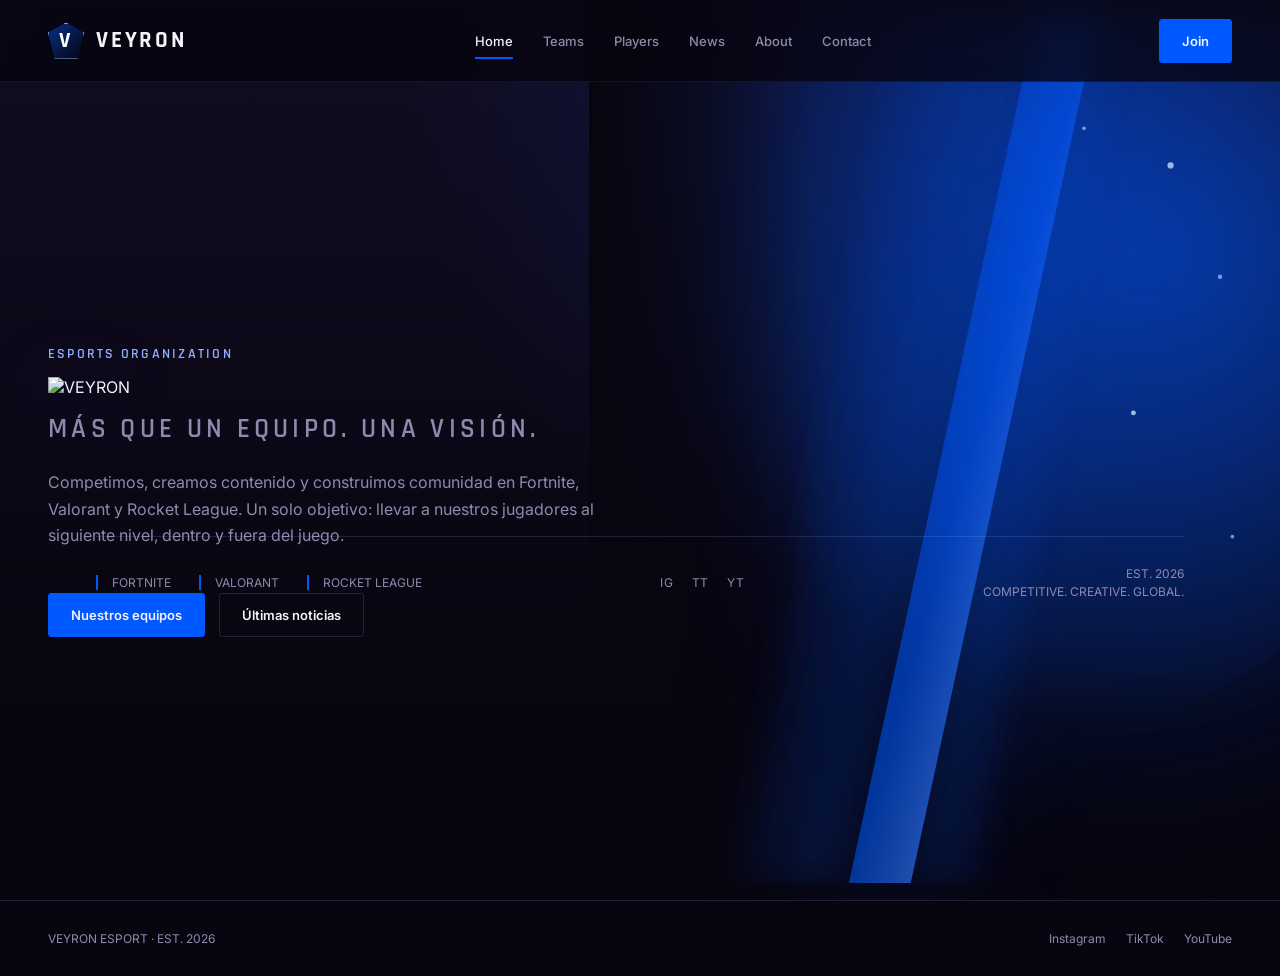
==== index.html @ 773616f4 "Update print statement from 'Hello' to 'Goodbye'" ====
<!DOCTYPE html>
<html lang="es">
<head>
<meta charset="UTF-8">
<meta name="viewport" content="width=device-width, initial-scale=1.0">
 
<title>Veyron Esport</title>
 
<link rel="preconnect" href="https://fonts.googleapis.com">
<link rel="preconnect" href="https://fonts.gstatic.com" crossorigin>
<link href="https://fonts.googleapis.com/css2?family=Rajdhani:wght@500;600;700&family=Inter:wght@400;500;600;700&display=swap" rel="stylesheet">
 
<style>
 
:root{
  --bg:#07050f;
  --bg2:#120c22;
  --accent:#0058ff;
  --accent2:#8fb1ff;
  --ink:#f4f2fb;
  --muted:#9089ad;
  --line:rgba(143,177,255,0.16);
  --card:rgba(12,9,25,.72);
}
 
*{
  box-sizing:border-box;
  margin:0;
  padding:0;
}
 
html{
  scroll-behavior:smooth;
}
 
body{
  font-family:'Inter',sans-serif;
  background:var(--bg);
  color:var(--ink);
  -webkit-font-smoothing:antialiased;
}
 
body.no-scroll{
  overflow:hidden;
}
 
a{
  color:inherit;
  text-decoration:none;
}
 
button{
  font-family:inherit;
}
 
.page{
  display:none;
  min-height:100vh;
  animation:pageIn .35s ease;
}
 
.page.active{
  display:block;
}
 
@keyframes pageIn{
  from{
    opacity:0;
    transform:translateY(8px);
  }
 
  to{
    opacity:1;
    transform:translateY(0);
  }
}
 
 
/* =========================
   BACKGROUND
========================= */
 
.site{
  min-height:100vh;
  background:
    radial-gradient(
      ellipse at 78% 10%,
      rgba(0,88,255,.22),
      transparent 42%
    ),
    linear-gradient(
      180deg,
      var(--bg2) 0%,
      var(--bg) 72%
    );
}
 
 
/* =========================
   HEADER
========================= */
 
header{
  position:fixed;
  top:0;
  left:0;
  right:0;
  z-index:1000;
 
  height:82px;
 
  display:flex;
  align-items:center;
  justify-content:space-between;
 
  padding:0 48px;
 
  background:rgba(7,5,15,.78);
  backdrop-filter:blur(16px);
 
  border-bottom:1px solid rgba(143,177,255,.08);
}
 
.brand{
  display:flex;
  align-items:center;
  gap:12px;
 
  font-family:'Rajdhani',sans-serif;
  font-size:23px;
  font-weight:700;
  letter-spacing:.12em;
}
 
.brand-mark{
  width:36px;
  height:36px;
 
  display:flex;
  align-items:center;
  justify-content:center;
 
  color:#fff;
 
  font-family:'Rajdhani',sans-serif;
  font-size:22px;
  font-weight:700;
 
  border:1px solid var(--accent2);
 
  clip-path:polygon(
    50% 0,
    100% 28%,
    82% 100%,
    18% 100%,
    0 28%
  );
 
  background:
    linear-gradient(
      135deg,
      rgba(0,88,255,.5),
      rgba(7,5,15,.4)
    );
}
 
.nav{
  display:flex;
  align-items:center;
  gap:30px;
}
 
.nav a{
  position:relative;
 
  color:var(--muted);
 
  font-size:13px;
  font-weight:500;
 
  transition:.2s ease;
}
 
.nav a:hover,
.nav a.active{
  color:var(--ink);
}
 
.nav a.active::after{
  content:"";
 
  position:absolute;
 
  left:0;
  right:0;
  bottom:-10px;
 
  height:2px;
 
  background:var(--accent);
}
 
.header-actions{
  display:flex;
  align-items:center;
  gap:12px;
}
 
 
/* =========================
   BUTTONS
========================= */
 
.btn{
  display:inline-flex;
  align-items:center;
  justify-content:center;
 
  min-height:44px;
 
  padding:0 22px;
 
  border:1px solid var(--line);
  border-radius:3px;
 
  background:transparent;
  color:var(--ink);
 
  font-size:13px;
  font-weight:600;
 
  cursor:pointer;
 
  transition:
    transform .2s ease,
    background .2s ease,
    border-color .2s ease;
}
 
.btn:hover{
  transform:translateY(-2px);
  border-color:var(--accent2);
}
 
.btn.primary{
  background:var(--accent);
  border-color:var(--accent);
}
 
.btn.primary:hover{
  background:#1768ff;
}
 
 
/* =========================
   MOBILE MENU
========================= */
 
.mobile-menu-button{
  display:none;
 
  width:42px;
  height:42px;
 
  border:1px solid var(--line);
  background:transparent;
  color:var(--ink);
 
  cursor:pointer;
  font-size:20px;
}
 
 
/* =========================
   HERO
========================= */
 
.hero{
  position:relative;
 
  min-height:100vh;
 
  overflow:hidden;
 
  display:flex;
  align-items:center;
}
 
.hero::before{
  content:"";
 
  position:absolute;
 
  width:650px;
  height:650px;
 
  right:-180px;
  top:100px;
 
  border-radius:50%;
 
  background:rgba(0,88,255,.14);
 
  filter:blur(80px);
}
 
.wing{
  position:absolute;
 
  top:0;
  right:-4%;
 
  width:58%;
  height:100%;
 
  pointer-events:none;
}
 
.wing svg{
  position:absolute;
 
  top:50%;
  right:0;
 
  transform:translateY(-50%);
 
  width:100%;
  height:auto;
 
  filter:
    drop-shadow(
      0 0 60px
      rgba(0,88,255,.35)
    );
}
 
.wing::after{
  content:"";
 
  position:absolute;
 
  inset:0;
 
  background:
    linear-gradient(
      90deg,
      var(--bg) 0%,
      transparent 30%
    );
}
 
.hero-content{
  position:relative;
 
  z-index:2;
 
  width:min(
    1200px,
    calc(100% - 96px)
  );
 
  margin:auto;
 
  padding-top:82px;
}
 
.kicker{
  font-family:'Rajdhani',sans-serif;
 
  font-size:14px;
  font-weight:600;
 
  color:var(--accent2);
 
  letter-spacing:.16em;
 
  margin-bottom:14px;
}
 
.hero-logo{
  font-family:'Rajdhani',sans-serif;
 
  font-size:clamp(
    70px,
    10vw,
    130px
  );
 
  line-height:.8;
 
  font-weight:700;
 
  letter-spacing:.02em;
 
  text-shadow:
    0 0 35px
    rgba(0,88,255,.25);
}
 
.hero-logo-img{
  display:block;
 
  width:100%;
  max-width:640px;
  height:auto;
 
  filter:
    drop-shadow(
      0 0 35px
      rgba(0,88,255,.35)
    );
}
 
.hero-sub{
  margin-top:15px;
 
  font-family:'Rajdhani',sans-serif;
 
  font-size:clamp(
    18px,
    2.5vw,
    27px
  );
 
  font-weight:600;
 
  letter-spacing:.16em;
 
  color:var(--muted);
}
 
.hero-text{
  max-width:550px;
 
  margin-top:23px;
 
  color:var(--muted);
 
  font-size:16px;
 
  line-height:1.65;
}
 
.hero-actions{
  display:flex;
 
  gap:14px;
 
  margin-top:44px;
}
 
.hero-bottom{
  position:absolute;
 
  left:0;
  right:0;
  bottom:36px;
 
  z-index:3;
 
  width:min(
    1200px,
    calc(100% - 96px)
  );
 
  margin:auto;
 
  padding-top:28px;
 
  display:flex;
  align-items:center;
  justify-content:space-between;
  gap:24px;
 
  border-top:1px solid var(--line);
}
 
.divisions{
  display:flex;
  gap:28px;
}
 
.hero-socials{
  display:flex;
  gap:18px;
}
 
.hero-socials a{
  color:var(--muted);
  font-size:12px;
  letter-spacing:.08em;
  transition:.2s ease;
}
 
.hero-socials a:hover{
  color:var(--accent2);
}
 
.division{
  padding-left:14px;
 
  border-left:2px solid var(--accent);
 
  color:var(--muted);
 
  font-size:12px;
}
 
.hero-est{
  text-align:right;
 
  color:var(--muted);
 
  font-size:12px;
 
  line-height:1.5;
}
 
 
/* =========================
   GENERAL PAGE
========================= */
 
.page-content{
  width:min(
    1200px,
    calc(100% - 96px)
  );
 
  margin:auto;
 
  padding-top:150px;
  padding-bottom:100px;
}
 
.page-header{
  max-width:720px;
 
  margin-bottom:60px;
}
 
.page-title{
  font-family:'Rajdhani',sans-serif;
 
  font-size:clamp(
    60px,
    9vw,
    105px
  );
 
  line-height:.9;
 
  font-weight:700;
}
 
.page-description{
  margin-top:22px;
 
  color:var(--muted);
 
  font-size:16px;
 
  line-height:1.7;
}
 
 
/* =========================
   GRID / CARDS
========================= */
 
.grid{
  display:grid;
 
  grid-template-columns:
    repeat(3,1fr);
 
  gap:18px;
}
 
.card{
  position:relative;
 
  overflow:hidden;
 
  min-height:260px;
 
  padding:30px;
 
  border:1px solid var(--line);
 
  background:
    linear-gradient(
      145deg,
      rgba(18,12,34,.85),
      rgba(7,5,15,.75)
    );
 
  transition:
    transform .25s ease,
    border-color .25s ease;
}
 
.card::before{
  content:"";
 
  position:absolute;
 
  width:220px;
  height:220px;
 
  right:-120px;
  top:-120px;
 
  border-radius:50%;
 
  background:rgba(0,88,255,.15);
 
  filter:blur(20px);
}
 
.card:hover{
  transform:translateY(-5px);
 
  border-color:
    rgba(143,177,255,.45);
}
 
.card-number{
  position:relative;
 
  color:var(--accent2);
 
  font-family:'Rajdhani',sans-serif;
 
  font-size:13px;
 
  letter-spacing:.15em;
}
 
.card-title{
  position:relative;
 
  margin-top:38px;
 
  font-family:'Rajdhani',sans-serif;
 
  font-size:38px;
 
  line-height:.95;
}
 
.card-text{
  position:relative;
 
  margin-top:15px;
 
  color:var(--muted);
 
  font-size:14px;
 
  line-height:1.6;
}
 
.card-link{
  position:absolute;
 
  left:30px;
  bottom:28px;
 
  color:var(--accent2);
 
  font-size:12px;
  font-weight:600;
 
  letter-spacing:.08em;
}
 
 
/* =========================
   TEAM PAGE
========================= */
 
.team-page{
  min-height:100vh;
 
  display:flex;
  align-items:center;
}
 
.team-content{
  width:min(
    1200px,
    calc(100% - 96px)
  );
 
  margin:auto;
 
  padding-top:82px;
}
 
.team-number{
  font-family:'Rajdhani',sans-serif;
 
  color:var(--accent2);
 
  font-size:14px;
 
  letter-spacing:.18em;
}
 
.team-title{
  margin-top:15px;
 
  font-family:'Rajdhani',sans-serif;
 
  font-size:clamp(
    70px,
    12vw,
    150px
  );
 
  line-height:.8;
 
  font-weight:700;
}
 
.team-description{
  max-width:570px;
 
  margin-top:35px;
 
  color:var(--muted);
 
  font-size:16px;
 
  line-height:1.7;
}
 
.coming{
  display:inline-block;
 
  margin-top:28px;
 
  padding:9px 13px;
 
  border:1px solid var(--line);
 
  color:var(--muted);
 
  font-size:12px;
}
 
 
/* =========================
   PLAYERS
========================= */
 
.player-card{
  min-height:330px;
 
  display:flex;
  flex-direction:column;
  justify-content:flex-end;
}
 
.player-placeholder{
  position:absolute;
 
  top:30px;
  left:30px;
  right:30px;
  bottom:110px;
 
  display:flex;
  align-items:center;
  justify-content:center;
 
  border:1px solid var(--line);
 
  color:#514b6e;
 
  font-family:'Rajdhani',sans-serif;
 
  font-size:15px;
 
  letter-spacing:.1em;
}
 
 
/* =========================
   NEWS
========================= */
 
.news-list{
  border-top:1px solid var(--line);
}
 
.news-item{
  display:grid;
 
  grid-template-columns:
    130px 1fr 100px;
 
  gap:25px;
 
  align-items:center;
 
  padding:28px 0;
 
  border-bottom:1px solid var(--line);
 
  transition:.2s;
}
 
.news-item:hover{
  padding-left:10px;
  padding-right:10px;
 
  background:
    linear-gradient(
      90deg,
      rgba(0,88,255,.04),
      transparent
    );
}
 
.news-date{
  color:var(--accent2);
 
  font-family:'Rajdhani',sans-serif;
 
  font-size:13px;
}
 
.news-title{
  font-family:'Rajdhani',sans-serif;
 
  font-size:27px;
}
 
.news-description{
  margin-top:5px;
 
  color:var(--muted);
 
  font-size:13px;
}
 
.news-arrow{
  text-align:right;
 
  color:var(--accent2);
}
 
 
/* =========================
   ABOUT
========================= */
 
.about-box{
  padding:45px;
 
  border:1px solid var(--line);
 
  background:
    linear-gradient(
      135deg,
      rgba(0,88,255,.08),
      transparent 50%
    );
}
 
.about-box p{
  max-width:800px;
 
  color:var(--muted);
 
  font-size:18px;
 
  line-height:1.8;
}
 
 
/* =========================
   SOCIALS
========================= */
 
.social-card{
  min-height:220px;
}
 
.social-name{
  margin-top:25px;
 
  font-family:'Rajdhani',sans-serif;
 
  font-size:38px;
}
 
 
/* =========================
   JOIN
========================= */
 
.join-box{
  max-width:700px;
}
 
.form{
  display:grid;
 
  gap:15px;
 
  margin-top:35px;
}
 
.input{
  width:100%;
 
  padding:16px;
 
  border:1px solid var(--line);
 
  outline:none;
 
  background:
    rgba(7,5,15,.7);
 
  color:var(--ink);
 
  font-family:'Inter',sans-serif;
 
  font-size:14px;
}
 
.input:focus{
  border-color:var(--accent);
}
 
textarea.input{
  min-height:160px;
 
  resize:vertical;
}
 
 
/* =========================
   FOOTER
========================= */
 
footer{
  border-top:1px solid var(--line);
 
  padding:30px 48px;
 
  display:flex;
 
  justify-content:space-between;
 
  align-items:center;
 
  color:var(--muted);
 
  font-size:12px;
}
 
.footer-socials{
  display:flex;
 
  gap:20px;
}
 
.footer-socials a:hover{
  color:var(--ink);
}
 
 
/* =========================
   MOBILE
========================= */
 
@media(max-width:800px){
 
  header{
    height:72px;
 
    padding:0 22px;
  }
 
  .nav{
    position:fixed;
 
    top:72px;
    left:0;
    right:0;
 
    display:none;
 
    flex-direction:column;
 
    align-items:flex-start;
 
    gap:0;
 
    padding:15px 22px 25px;
 
    background:
      rgba(7,5,15,.97);
 
    border-bottom:
      1px solid var(--line);
  }
 
  .nav.open{
    display:flex;
  }
 
  .nav a{
    width:100%;
 
    padding:15px 0;
  }
 
  .nav a.active::after{
    display:none;
  }
 
  .mobile-menu-button{
    display:block;
  }
 
  .header-actions .btn{
    display:none;
  }
 
  .hero-content,
  .page-content,
  .team-content{
    width:calc(100% - 44px);
  }
 
  .hero-content{
    padding-top:100px;
  }
 
  .hero{
    min-height:100vh;
  }
 
  .hero-text{
    max-width:100%;
  }
 
  .hero-actions{
    flex-direction:column;
 
    align-items:flex-start;
  }
 
  .hero-actions .btn{
    width:100%;
  }
 
  .hero-bottom{
    width:calc(100% - 44px);
 
    position:relative;
 
    left:auto;
    right:auto;
    bottom:auto;
 
    margin-top:70px;
 
    flex-direction:column;
 
    gap:22px;
  }
 
  .divisions{
    flex-wrap:wrap;
 
    gap:14px;
  }
 
  .hero-est{
    text-align:left;
  }
 
  .grid{
    grid-template-columns:1fr;
  }
 
  .page-content{
    padding-top:120px;
  }
 
  .page-header{
    margin-bottom:40px;
  }
 
  .news-item{
    grid-template-columns:1fr;
 
    gap:8px;
  }
 
  .news-arrow{
    text-align:left;
 
    margin-top:8px;
  }
 
  footer{
    padding:25px 22px;
 
    flex-direction:column;
 
    align-items:flex-start;
 
    gap:18px;
  }
 
}
 
 
/* =========================
   SMALL DETAILS
========================= */
 
.glow{
  text-shadow:
    0 0 25px
    rgba(0,88,255,.35);
}
 
.hidden{
  display:none !important;
}
 
</style>
</head>
 
 
<body>
 
<div class="site">
 
 
<!-- =====================================================
     HEADER
===================================================== -->
 
<header>
 
<a href="#home" class="brand" data-page="home">
 
  <span class="brand-mark">V</span>
 
  <span>VEYRON</span>
 
</a>
 
 
<nav class="nav" id="mainNav">
 
  <a href="#home" data-page="home">
    Home
  </a>
 
  <a href="#teams" data-page="teams">
    Teams
  </a>
 
  <a href="#players" data-page="players">
    Players
  </a>
 
  <a href="#news" data-page="news">
    News
  </a>
 
  <a href="#about" data-page="about">
    About
  </a>
 
  <a href="#contact" data-page="contact">
    Contact
  </a>
 
</nav>
 
 
<div class="header-actions">
 
  <a
    href="#join"
    data-page="join"
    class="btn primary"
  >
    Join
  </a>
 
  <button
    class="mobile-menu-button"
    id="mobileMenu"
  >
    ☰
  </button>
 
</div>
 
</header>
 
 
 
<!-- =====================================================
     HOME
===================================================== -->
 
<section
  id="page-home"
  class="page active"
>
 
 
<main class="hero">
 
 
  <div class="wing">
 
    <svg
      viewBox="0 0 600 700"
      xmlns="http://www.w3.org/2000/svg"
    >
 
      <defs>
 
        <linearGradient
          id="beam1"
          x1="0"
          y1="0"
          x2="1"
          y2="1"
        >
 
          <stop
            offset="0%"
            stop-color="#0058ff"
            stop-opacity="0"
          />
 
          <stop
            offset="50%"
            stop-color="#0058ff"
            stop-opacity=".55"
          />
 
          <stop
            offset="100%"
            stop-color="#c9dcff"
            stop-opacity=".9"
          />
 
        </linearGradient>
 
 
        <linearGradient
          id="beam2"
          x1="0"
          y1="0"
          x2="1"
          y2="1"
        >
 
          <stop
            offset="0%"
            stop-color="#0033a0"
            stop-opacity="0"
          />
 
          <stop
            offset="100%"
            stop-color="#0058ff"
            stop-opacity=".45"
          />
 
        </linearGradient>
 
 
        <radialGradient
          id="beamGlow"
          cx="65%"
          cy="40%"
          r="60%"
        >
 
          <stop
            offset="0%"
            stop-color="#0058ff"
            stop-opacity=".4"
          />
 
          <stop
            offset="100%"
            stop-color="#0058ff"
            stop-opacity="0"
          />
 
        </radialGradient>
 
 
        <filter
          id="soft"
          x="-50%"
          y="-50%"
          width="200%"
          height="200%"
        >
 
          <feGaussianBlur
            stdDeviation="14"
          />
 
        </filter>
 
      </defs>
 
 
      <circle
        cx="360"
        cy="260"
        r="320"
        fill="url(#beamGlow)"
      />
 
 
      <g
        filter="url(#soft)"
        opacity=".55"
      >
 
        <polygon
          points="120,700 260,-40 340,-40 200,700"
          fill="url(#beam2)"
        />
 
        <polygon
          points="260,700 380,-40 430,-40 310,700"
          fill="url(#beam2)"
        />
 
      </g>
 
 
      <polygon
        points="210,700 370,-40 420,-40 260,700"
        fill="url(#beam1)"
      />
 
 
      <g opacity=".8">
 
        <circle
          cx="470"
          cy="120"
          r="2.5"
          fill="#c9dcff"
        />
 
        <circle
          cx="510"
          cy="210"
          r="1.8"
          fill="#8fb1ff"
        />
 
        <circle
          cx="440"
          cy="320"
          r="2"
          fill="#c9dcff"
        />
 
        <circle
          cx="520"
          cy="420"
          r="1.5"
          fill="#8fb1ff"
        />
 
        <circle
          cx="400"
          cy="90"
          r="1.5"
          fill="#8fb1ff"
        />
 
      </g>
 
    </svg>
 
  </div>
 
 
 
  <div class="hero-content">
 
    <div class="kicker">
      ESPORTS ORGANIZATION
    </div>
 
 
    <img
      src="img/veyron-logo.png"
      alt="VEYRON"
      class="hero-logo-img"
    >
 
 
    <div class="hero-sub">
      MÁS QUE UN EQUIPO. UNA VISIÓN.
    </div>
 
 
    <p class="hero-text">
 
      Competimos, creamos contenido y construimos
      comunidad en Fortnite, Valorant y Rocket League.
      Un solo objetivo: llevar a nuestros jugadores
      al siguiente nivel, dentro y fuera del juego.
 
    </p>
 
 
    <div class="hero-actions">
 
      <a
        href="#teams"
        data-page="teams"
        class="btn primary"
      >
        Nuestros equipos
      </a>
 
 
      <a
        href="#news"
        data-page="news"
        class="btn"
      >
        Últimas noticias
      </a>
 
    </div>
 
 
    <div class="hero-bottom">
 
      <div class="divisions">
 
        <a
          href="#fortnite"
          data-page="fortnite"
          class="division"
        >
          FORTNITE
        </a>
 
        <a
          href="#valorant"
          data-page="valorant"
          class="division"
        >
          VALORANT
        </a>
 
        <a
          href="#rocket-league"
          data-page="rocket-league"
          class="division"
        >
          ROCKET LEAGUE
        </a>
 
      </div>
 
 
      <div class="hero-socials">
 
        <!-- CAMBIA ESTOS ENLACES POR LOS DE VEYRON -->
 
        <a href="https://instagram.com/" target="_blank" rel="noopener">
          IG
        </a>
 
        <a href="https://tiktok.com/" target="_blank" rel="noopener">
          TT
        </a>
 
        <a href="https://youtube.com/" target="_blank" rel="noopener">
          YT
        </a>
 
      </div>
 
 
      <div class="hero-est">
 
        EST. 2026<br>
 
        COMPETITIVE. CREATIVE. GLOBAL.
 
      </div>
 
    </div>
 
  </div>
 
</main>
 
</section>
 
 
 
<!-- =====================================================
     TEAMS
===================================================== -->
 
<section
  id="page-teams"
  class="page"
>
 
<main class="page-content">
 
  <div class="page-header">
 
    <div class="kicker">
      COMPETITIVE DIVISIONS
    </div>
 
    <h1 class="page-title">
      OUR TEAMS
    </h1>
 
    <p class="page-description">
 
      Las divisiones competitivas de Veyron.
      Cada juego tendrá su propia identidad,
      roster, resultados y objetivos.
 
    </p>
 
  </div>
 
 
  <div class="grid">
 
 
    <a
      href="#fortnite"
      data-page="fortnite"
      class="card"
    >
 
      <div class="card-number">
        01 / DIVISION
      </div>
 
      <h2 class="card-title">
        FORTNITE
      </h2>
 
      <p class="card-text">
 
        Competición, ranked y torneos
        de Fortnite.
 
      </p>
 
      <div class="card-link">
        VER DIVISIÓN →
      </div>
 
    </a>
 
 
 
    <a
      href="#valorant"
      data-page="valorant"
      class="card"
    >
 
      <div class="card-number">
        02 / DIVISION
      </div>
 
      <h2 class="card-title">
        VALORANT
      </h2>
 
      <p class="card-text">
 
        La futura división táctica
        de Veyron.
 
      </p>
 
      <div class="card-link">
        VER DIVISIÓN →
      </div>
 
    </a>
 
 
 
    <a
      href="#rocket-league"
      data-page="rocket-league"
      class="card"
    >
 
      <div class="card-number">
        03 / DIVISION
      </div>
 
      <h2 class="card-title">
        ROCKET LEAGUE
      </h2>
 
      <p class="card-text">
 
        Una división preparada
        para competir.
 
      </p>
 
      <div class="card-link">
        VER DIVISIÓN →
      </div>
 
    </a>
 
 
  </div>
 
</main>
 
</section>
 
 
 
<!-- =====================================================
     FORTNITE
===================================================== -->
 
<section
  id="page-fortnite"
  class="page"
>
 
<main class="team-page">
 
  <div class="team-content">
 
    <div class="team-number">
      VEYRON / DIVISION 01
    </div>
 
    <h1 class="team-title glow">
      FORTNITE
    </h1>
 
    <p class="team-description">
 
      División de Fortnite de Veyron.
      Aquí podrás presentar el roster,
      resultados, estadísticas,
      torneos y novedades de la división.
 
    </p>
 
    <div class="coming">
      ROSTER — PRÓXIMAMENTE
    </div>
 
  </div>
 
</main>
 
</section>
 
 
 
<!-- =====================================================
     VALORANT
===================================================== -->
 
<section
  id="page-valorant"
  class="page"
>
 
<main class="team-page">
 
  <div class="team-content">
 
    <div class="team-number">
      VEYRON / DIVISION 02
    </div>
 
    <h1 class="team-title glow">
      VALORANT
    </h1>
 
    <p class="team-description">
 
      División de Valorant de Veyron.
      Esta página está preparada para
      mostrar jugadores, resultados,
      torneos y noticias.
 
    </p>
 
    <div class="coming">
      ROSTER — PRÓXIMAMENTE
    </div>
 
  </div>
 
</main>
 
</section>
 
 
 
<!-- =====================================================
     ROCKET LEAGUE
===================================================== -->
 
<section
  id="page-rocket-league"
  class="page"
>
 
<main class="team-page">
 
  <div class="team-content">
 
    <div class="team-number">
      VEYRON / DIVISION 03
    </div>
 
    <h1 class="team-title glow">
      ROCKET<br>
      LEAGUE
    </h1>
 
    <p class="team-description">
 
      División de Rocket League de Veyron.
      Preparada para presentar jugadores,
      resultados y competición.
 
    </p>
 
    <div class="coming">
      ROSTER — PRÓXIMAMENTE
    </div>
 
  </div>
 
</main>
 
</section>
 
 
 
<!-- =====================================================
     PLAYERS
===================================================== -->
 
<section
  id="page-players"
  class="page"
>
 
<main class="page-content">
 
  <div class="page-header">
 
    <div class="kicker">
      ROSTER
    </div>
 
    <h1 class="page-title">
      PLAYERS
    </h1>
 
    <p class="page-description">
 
      El roster oficial de Veyron aparecerá
      aquí. Cuando tengas jugadores,
      podremos crear sus fichas individuales.
 
    </p>
 
  </div>
 
 
  <div class="grid">
 
 
    <div class="card player-card">
 
      <div class="player-placeholder">
        PLAYER
      </div>
 
      <div class="card-number">
        PLAYER 001
      </div>
 
      <h2 class="card-title">
        TBA
      </h2>
 
      <p class="card-text">
        Jugador — próximamente.
      </p>
 
    </div>
 
 
 
    <div class="card player-card">
 
      <div class="player-placeholder">
        PLAYER
      </div>
 
      <div class="card-number">
        PLAYER 002
      </div>
 
      <h2 class="card-title">
        TBA
      </h2>
 
      <p class="card-text">
        Jugador — próximamente.
      </p>
 
    </div>
 
 
 
    <div class="card player-card">
 
      <div class="player-placeholder">
        PLAYER
      </div>
 
      <div class="card-number">
        PLAYER 003
      </div>
 
      <h2 class="card-title">
        TBA
      </h2>
 
      <p class="card-text">
        Jugador — próximamente.
      </p>
 
    </div>
 
 
  </div>
 
</main>
 
</section>
 
 
 
<!-- =====================================================
     NEWS
===================================================== -->
 
<section
  id="page-news"
  class="page"
>
 
<main class="page-content">
 
  <div class="page-header">
 
    <div class="kicker">
      LATEST
    </div>
 
    <h1 class="page-title">
      NEWS
    </h1>
 
    <p class="page-description">
 
      Anuncios, fichajes, resultados
      y novedades de Veyron.
 
    </p>
 
  </div>
 
 
  <div class="news-list">
 
 
    <article class="news-item">
 
      <div class="news-date">
        2026
      </div>
 
      <div>
 
        <h2 class="news-title">
          VEYRON IS JUST GETTING STARTED
        </h2>
 
        <p class="news-description">
          Primeras novedades de la organización.
        </p>
 
      </div>
 
      <div class="news-arrow">
        →
      </div>
 
    </article>
 
 
 
    <article class="news-item">
 
      <div class="news-date">
        COMING SOON
      </div>
 
      <div>
 
        <h2 class="news-title">
          FIRST ROSTERS
        </h2>
 
        <p class="news-description">
          Los próximos anuncios de jugadores
          y divisiones.
        </p>
 
      </div>
 
      <div class="news-arrow">
        →
      </div>
 
    </article>
 
 
 
    <article class="news-item">
 
      <div class="news-date">
        SOON
      </div>
 
      <div>
 
        <h2 class="news-title">
          MORE TO COME
        </h2>
 
        <p class="news-description">
          Nuevos proyectos y novedades
          de Veyron.
        </p>
 
      </div>
 
      <div class="news-arrow">
        →
      </div>
 
    </article>
 
 
  </div>
 
</main>
 
</section>
 
 
 
<!-- =====================================================
     ABOUT
===================================================== -->
 
<section
  id="page-about"
  class="page"
>
 
<main class="page-content">
 
  <div class="page-header">
 
    <div class="kicker">
      WHO WE ARE
    </div>
 
    <h1 class="page-title">
      ABOUT<br>
      VEYRON
    </h1>
 
  </div>
 
 
  <div class="about-box">
 
    <p>
 
      Veyron es una organización de esports
      construida alrededor de tres pilares:
      competición, creatividad y comunidad.
 
      <br><br>
 
      El objetivo es crear una estructura
      que permita a jugadores y creadores
      crecer dentro y fuera del juego,
      mientras construimos una identidad
      propia en el mundo de los esports.
 
    </p>
 
  </div>
 
 
  <br><br>
 
 
  <div class="grid">
 
 
    <div class="card">
 
      <div class="card-number">
        01
      </div>
 
      <h2 class="card-title">
        COMPETITIVE
      </h2>
 
      <p class="card-text">
 
        Crear una estructura preparada
        para competir y crecer.
 
      </p>
 
    </div>
 
 
 
    <div class="card">
 
      <div class="card-number">
        02
      </div>
 
      <h2 class="card-title">
        CREATIVE
      </h2>
 
      <p class="card-text">
 
        Contenido, identidad visual
        y presencia digital.
 
      </p>
 
    </div>
 
 
 
    <div class="card">
 
      <div class="card-number">
        03
      </div>
 
      <h2 class="card-title">
        GLOBAL
      </h2>
 
      <p class="card-text">
 
        Una marca pensada para crecer
        más allá de una sola división.
 
      </p>
 
    </div>
 
 
  </div>
 
</main>
 
</section>
 
 
 
<!-- =====================================================
     CONTACT
===================================================== -->
 
<section
  id="page-contact"
  class="page"
>
 
<main class="page-content">
 
  <div class="page-header">
 
    <div class="kicker">
      GET IN TOUCH
    </div>
 
    <h1 class="page-title">
      CONTACT
    </h1>
 
    <p class="page-description">
 
      Encuentra Veyron en nuestras redes
      o ponte en contacto con la organización.
 
    </p>
 
  </div>
 
 
  <div class="grid">
 
 
    <!-- CAMBIA LOS ENLACES POR LOS DE VEYRON -->
 
    <a
      class="card social-card"
      href="https://instagram.com/"
      target="_blank"
      rel="noopener"
    >
 
      <div class="card-number">
        SOCIAL 01
      </div>
 
      <div class="social-name">
        INSTAGRAM
      </div>
 
      <p class="card-text">
        Contenido y novedades.
      </p>
 
      <div class="card-link">
        ABRIR →
      </div>
 
    </a>
 
 
 
    <a
      class="card social-card"
      href="https://tiktok.com/"
      target="_blank"
      rel="noopener"
    >
 
      <div class="card-number">
        SOCIAL 02
      </div>
 
      <div class="social-name">
        TIKTOK
      </div>
 
      <p class="card-text">
        Clips y contenido corto.
      </p>
 
      <div class="card-link">
        ABRIR →
      </div>
 
    </a>
 
 
 
    <a
      class="card social-card"
      href="https://youtube.com/"
      target="_blank"
      rel="noopener"
    >
 
      <div class="card-number">
        SOCIAL 03
      </div>
 
      <div class="social-name">
        YOUTUBE
      </div>
 
      <p class="card-text">
        Vídeos y contenido de Veyron.
      </p>
 
      <div class="card-link">
        ABRIR →
      </div>
 
    </a>
 
 
  </div>
 
</main>
 
</section>
 
 
 
<!-- =====================================================
     JOIN
===================================================== -->
 
<section
  id="page-join"
  class="page"
>
 
<main class="page-content">
 
  <div class="join-box">
 
    <div class="page-header">
 
      <div class="kicker">
        BECOME PART OF VEYRON
      </div>
 
      <h1 class="page-title">
        JOIN<br>
        VEYRON
      </h1>
 
      <p class="page-description">
 
        ¿Quieres formar parte del proyecto?
 
        Esta página está preparada para
        jugadores, creadores y staff.
 
      </p>
 
    </div>
 
 
    <form
      class="form"
      id="joinForm"
    >
 
      <input
        class="input"
        type="text"
        placeholder="Nombre / alias"
        required
      >
 
 
      <input
        class="input"
        type="email"
        placeholder="Email"
        required
      >
 
 
      <input
        class="input"
        type="text"
        placeholder="Rol: jugador, creador, staff..."
        required
      >
 
 
      <input
        class="input"
        type="text"
        placeholder="Juego principal"
      >
 
 
      <textarea
        class="input"
        placeholder="Cuéntanos sobre ti..."
      ></textarea>
 
 
      <button
        class="btn primary"
        type="submit"
      >
        ENVIAR APLICACIÓN
      </button>
 
    </form>
 
  </div>
 
</main>
 
</section>
 
 
 
<!-- =====================================================
     FOOTER
===================================================== -->
 
<footer>
 
  <span>
    VEYRON ESPORT · EST. 2026
  </span>
 
 
  <div class="footer-socials">
 
    <!-- CAMBIA ESTOS ENLACES -->
 
    <a
      href="https://instagram.com/"
      target="_blank"
      rel="noopener"
    >
      Instagram
    </a>
 
 
    <a
      href="https://tiktok.com/"
      target="_blank"
      rel="noopener"
    >
      TikTok
    </a>
 
 
    <a
      href="https://youtube.com/"
      target="_blank"
      rel="noopener"
    >
      YouTube
    </a>
 
  </div>
 
</footer>
 
 
</div>
 
 
 
<script>
 
/* =====================================================
   NAVEGACIÓN
===================================================== */
 
const pages = [
  "home",
  "teams",
  "fortnite",
  "valorant",
  "rocket-league",
  "players",
  "news",
  "about",
  "contact",
  "join"
];
 
 
function showPage(page){
 
  if(!pages.includes(page)){
    page = "home";
  }
 
 
  /* Ocultar todas */
 
  document.querySelectorAll(".page").forEach(section => {
 
    section.classList.remove("active");
 
  });
 
 
  /* Mostrar la seleccionada */
 
  const selected =
    document.getElementById("page-" + page);
 
  if(selected){
 
    selected.classList.add("active");
 
  }
 
 
  /* Actualizar menú */
 
  document.querySelectorAll("[data-page]").forEach(link => {
 
    link.classList.remove("active");
 
  });
 
 
  document.querySelectorAll(
    '.nav a[data-page="' + page + '"]'
  ).forEach(link => {
 
    link.classList.add("active");
 
  });
 
 
  /* Cerrar menú móvil */
 
  document
    .getElementById("mainNav")
    .classList.remove("open");
 
 
  /* Volver arriba */
 
  window.scrollTo({
    top:0,
    behavior:"smooth"
  });
 
}
 
 
/* =====================================================
   CLICS DEL MENÚ
===================================================== */
 
document.querySelectorAll("[data-page]").forEach(element => {
 
  element.addEventListener("click", function(event){
 
    event.preventDefault();
 
    const page =
      this.getAttribute("data-page");
 
    window.location.hash = page;
 
    showPage(page);
 
  });
 
});
 
 
/* =====================================================
   CUANDO SE CARGA LA WEB
===================================================== */
 
function loadFromHash(){
 
  let page =
    window.location.hash.replace("#","");
 
 
  if(!pages.includes(page)){
 
    page = "home";
 
  }
 
 
  showPage(page);
 
}
 
 
window.addEventListener(
  "hashchange",
  loadFromHash
);
 
 
loadFromHash();
 
 
/* =====================================================
   MENÚ MÓVIL
===================================================== */
 
const mobileMenu =
  document.getElementById("mobileMenu");
 
const mainNav =
  document.getElementById("mainNav");
 
 
mobileMenu.addEventListener(
  "click",
  function(){
 
    mainNav.classList.toggle("open");
 
  }
);
 
 
/* =====================================================
   FORMULARIO JOIN
===================================================== */
 
document
  .getElementById("joinForm")
  .addEventListener("submit", function(event){
 
    event.preventDefault();
 
 
    alert(
      "Aplicación preparada. " +
      "Más adelante podemos conectar este formulario " +
      "con Google Forms para recibir las solicitudes."
    );
 
  });
 
 
</script>
 
</body>
</html>
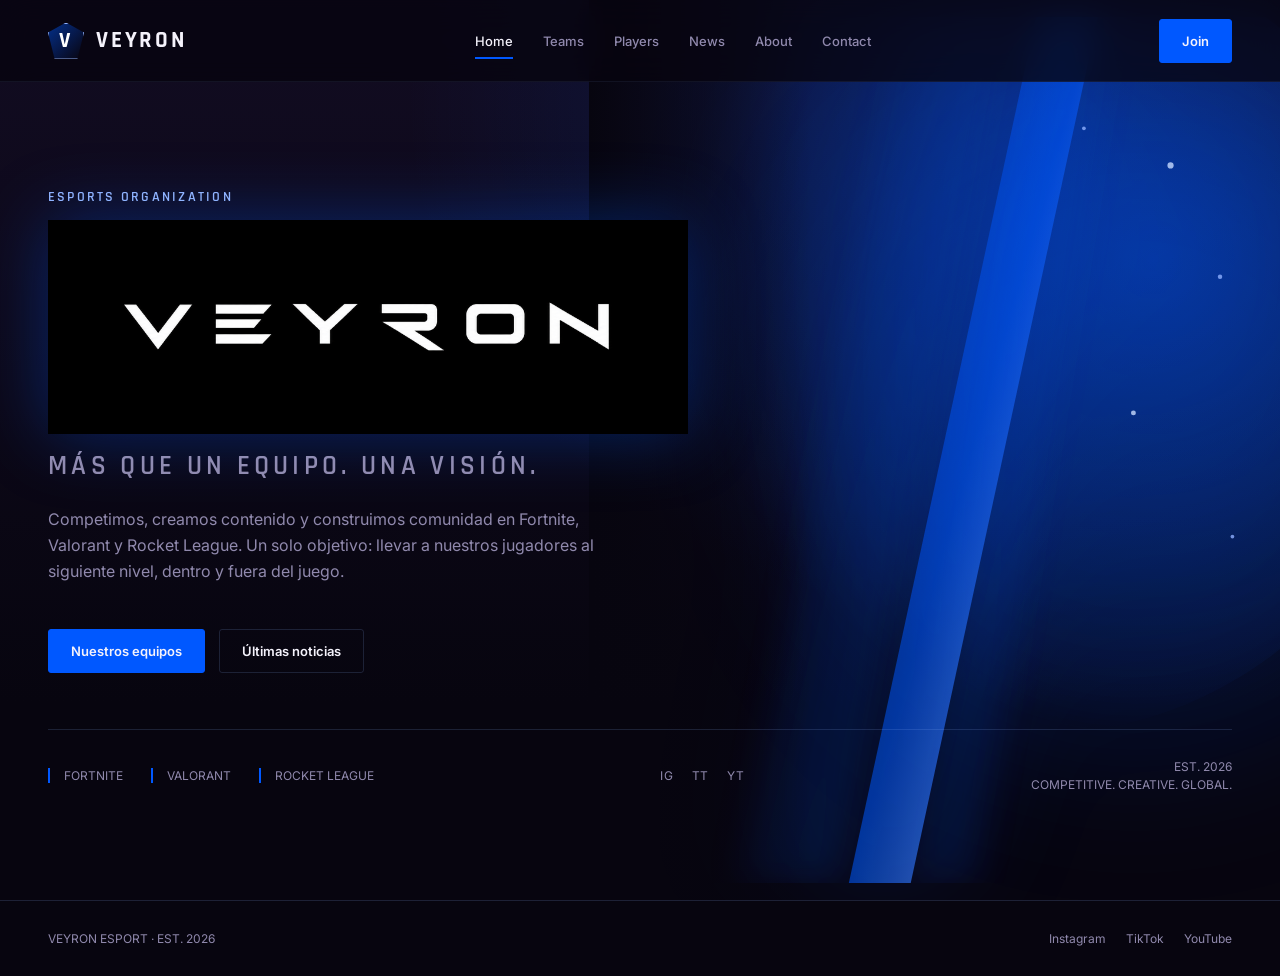
==== commit c5a632c4: "Update index.html" ====
--- a/index.html
+++ b/index.html
@@ -3,15 +3,15 @@
 <head>
 <meta charset="UTF-8">
 <meta name="viewport" content="width=device-width, initial-scale=1.0">
- 
+
 <title>Veyron Esport</title>
- 
+
 <link rel="preconnect" href="https://fonts.googleapis.com">
 <link rel="preconnect" href="https://fonts.gstatic.com" crossorigin>
 <link href="https://fonts.googleapis.com/css2?family=Rajdhani:wght@500;600;700&family=Inter:wght@400;500;600;700&display=swap" rel="stylesheet">
- 
+
 <style>
- 
+
 :root{
   --bg:#07050f;
   --bg2:#120c22;
@@ -22,64 +22,64 @@
   --line:rgba(143,177,255,0.16);
   --card:rgba(12,9,25,.72);
 }
- 
+
 *{
   box-sizing:border-box;
   margin:0;
   padding:0;
 }
- 
+
 html{
   scroll-behavior:smooth;
 }
- 
+
 body{
   font-family:'Inter',sans-serif;
   background:var(--bg);
   color:var(--ink);
   -webkit-font-smoothing:antialiased;
 }
- 
+
 body.no-scroll{
   overflow:hidden;
 }
- 
+
 a{
   color:inherit;
   text-decoration:none;
 }
- 
+
 button{
   font-family:inherit;
 }
- 
+
 .page{
   display:none;
   min-height:100vh;
   animation:pageIn .35s ease;
 }
- 
+
 .page.active{
   display:block;
 }
- 
+
 @keyframes pageIn{
   from{
     opacity:0;
     transform:translateY(8px);
   }
- 
+
   to{
     opacity:1;
     transform:translateY(0);
   }
 }
- 
- 
+
+
 /* =========================
    BACKGROUND
 ========================= */
- 
+
 .site{
   min-height:100vh;
   background:
@@ -94,60 +94,60 @@
       var(--bg) 72%
     );
 }
- 
- 
+
+
 /* =========================
    HEADER
 ========================= */
- 
+
 header{
   position:fixed;
   top:0;
   left:0;
   right:0;
   z-index:1000;
- 
+
   height:82px;
- 
+
   display:flex;
   align-items:center;
   justify-content:space-between;
- 
+
   padding:0 48px;
- 
+
   background:rgba(7,5,15,.78);
   backdrop-filter:blur(16px);
- 
+
   border-bottom:1px solid rgba(143,177,255,.08);
 }
- 
+
 .brand{
   display:flex;
   align-items:center;
   gap:12px;
- 
+
   font-family:'Rajdhani',sans-serif;
   font-size:23px;
   font-weight:700;
   letter-spacing:.12em;
 }
- 
+
 .brand-mark{
   width:36px;
   height:36px;
- 
+
   display:flex;
   align-items:center;
   justify-content:center;
- 
+
   color:#fff;
- 
+
   font-family:'Rajdhani',sans-serif;
   font-size:22px;
   font-weight:700;
- 
+
   border:1px solid var(--accent2);
- 
+
   clip-path:polygon(
     50% 0,
     100% 28%,
@@ -155,7 +155,7 @@
     18% 100%,
     0 28%
   );
- 
+
   background:
     linear-gradient(
       135deg,
@@ -163,184 +163,184 @@
       rgba(7,5,15,.4)
     );
 }
- 
+
 .nav{
   display:flex;
   align-items:center;
   gap:30px;
 }
- 
+
 .nav a{
   position:relative;
- 
+
   color:var(--muted);
- 
+
   font-size:13px;
   font-weight:500;
- 
+
   transition:.2s ease;
 }
- 
+
 .nav a:hover,
 .nav a.active{
   color:var(--ink);
 }
- 
+
 .nav a.active::after{
   content:"";
- 
+
   position:absolute;
- 
+
   left:0;
   right:0;
   bottom:-10px;
- 
+
   height:2px;
- 
+
   background:var(--accent);
 }
- 
+
 .header-actions{
   display:flex;
   align-items:center;
   gap:12px;
 }
- 
- 
+
+
 /* =========================
    BUTTONS
 ========================= */
- 
+
 .btn{
   display:inline-flex;
   align-items:center;
   justify-content:center;
- 
+
   min-height:44px;
- 
+
   padding:0 22px;
- 
+
   border:1px solid var(--line);
   border-radius:3px;
- 
+
   background:transparent;
   color:var(--ink);
- 
+
   font-size:13px;
   font-weight:600;
- 
+
   cursor:pointer;
- 
+
   transition:
     transform .2s ease,
     background .2s ease,
     border-color .2s ease;
 }
- 
+
 .btn:hover{
   transform:translateY(-2px);
   border-color:var(--accent2);
 }
- 
+
 .btn.primary{
   background:var(--accent);
   border-color:var(--accent);
 }
- 
+
 .btn.primary:hover{
   background:#1768ff;
 }
- 
- 
+
+
 /* =========================
    MOBILE MENU
 ========================= */
- 
+
 .mobile-menu-button{
   display:none;
- 
+
   width:42px;
   height:42px;
- 
+
   border:1px solid var(--line);
   background:transparent;
   color:var(--ink);
- 
+
   cursor:pointer;
   font-size:20px;
 }
- 
- 
+
+
 /* =========================
    HERO
 ========================= */
- 
+
 .hero{
   position:relative;
- 
+
   min-height:100vh;
- 
+
   overflow:hidden;
- 
+
   display:flex;
   align-items:center;
 }
- 
+
 .hero::before{
   content:"";
- 
+
   position:absolute;
- 
+
   width:650px;
   height:650px;
- 
+
   right:-180px;
   top:100px;
- 
+
   border-radius:50%;
- 
+
   background:rgba(0,88,255,.14);
- 
+
   filter:blur(80px);
 }
- 
+
 .wing{
   position:absolute;
- 
+
   top:0;
   right:-4%;
- 
+
   width:58%;
   height:100%;
- 
+
   pointer-events:none;
 }
- 
+
 .wing svg{
   position:absolute;
- 
+
   top:50%;
   right:0;
- 
+
   transform:translateY(-50%);
- 
+
   width:100%;
   height:auto;
- 
+
   filter:
     drop-shadow(
       0 0 60px
       rgba(0,88,255,.35)
     );
 }
- 
+
 .wing::after{
   content:"";
- 
+
   position:absolute;
- 
+
   inset:0;
- 
+
   background:
     linear-gradient(
       90deg,
@@ -348,474 +348,468 @@
       transparent 30%
     );
 }
- 
+
 .hero-content{
   position:relative;
- 
+
   z-index:2;
- 
+
   width:min(
     1200px,
     calc(100% - 96px)
   );
- 
+
   margin:auto;
- 
+
   padding-top:82px;
 }
- 
+
 .kicker{
   font-family:'Rajdhani',sans-serif;
- 
+
   font-size:14px;
   font-weight:600;
- 
+
   color:var(--accent2);
- 
+
   letter-spacing:.16em;
- 
+
   margin-bottom:14px;
 }
- 
+
 .hero-logo{
   font-family:'Rajdhani',sans-serif;
- 
+
   font-size:clamp(
     70px,
     10vw,
     130px
   );
- 
+
   line-height:.8;
- 
+
   font-weight:700;
- 
+
   letter-spacing:.02em;
- 
+
   text-shadow:
     0 0 35px
     rgba(0,88,255,.25);
 }
- 
+
 .hero-logo-img{
   display:block;
- 
+
   width:100%;
   max-width:640px;
   height:auto;
- 
+
+  mix-blend-mode:screen;
+
   filter:
     drop-shadow(
       0 0 35px
       rgba(0,88,255,.35)
     );
 }
- 
+
 .hero-sub{
   margin-top:15px;
- 
+
   font-family:'Rajdhani',sans-serif;
- 
+
   font-size:clamp(
     18px,
     2.5vw,
     27px
   );
- 
+
   font-weight:600;
- 
+
   letter-spacing:.16em;
- 
+
   color:var(--muted);
 }
- 
+
 .hero-text{
   max-width:550px;
- 
+
   margin-top:23px;
- 
+
   color:var(--muted);
- 
+
   font-size:16px;
- 
+
   line-height:1.65;
 }
- 
+
 .hero-actions{
   display:flex;
- 
+
   gap:14px;
- 
+
   margin-top:44px;
 }
- 
+
 .hero-bottom{
-  position:absolute;
- 
-  left:0;
-  right:0;
-  bottom:36px;
- 
+  position:relative;
+
   z-index:3;
- 
-  width:min(
-    1200px,
-    calc(100% - 96px)
-  );
- 
-  margin:auto;
- 
+
+  margin-top:56px;
+
   padding-top:28px;
- 
+
   display:flex;
   align-items:center;
   justify-content:space-between;
   gap:24px;
- 
+  flex-wrap:wrap;
+
   border-top:1px solid var(--line);
 }
- 
+
 .divisions{
   display:flex;
   gap:28px;
 }
- 
+
 .hero-socials{
   display:flex;
   gap:18px;
 }
- 
+
 .hero-socials a{
   color:var(--muted);
   font-size:12px;
   letter-spacing:.08em;
   transition:.2s ease;
 }
- 
+
 .hero-socials a:hover{
   color:var(--accent2);
 }
- 
+
 .division{
   padding-left:14px;
- 
+
   border-left:2px solid var(--accent);
- 
+
   color:var(--muted);
- 
+
   font-size:12px;
 }
- 
+
 .hero-est{
   text-align:right;
- 
+
   color:var(--muted);
- 
+
   font-size:12px;
- 
+
   line-height:1.5;
 }
- 
- 
+
+
 /* =========================
    GENERAL PAGE
 ========================= */
- 
+
 .page-content{
   width:min(
     1200px,
     calc(100% - 96px)
   );
- 
+
   margin:auto;
- 
+
   padding-top:150px;
   padding-bottom:100px;
 }
- 
+
 .page-header{
   max-width:720px;
- 
+
   margin-bottom:60px;
 }
- 
+
 .page-title{
   font-family:'Rajdhani',sans-serif;
- 
+
   font-size:clamp(
     60px,
     9vw,
     105px
   );
- 
+
   line-height:.9;
- 
+
   font-weight:700;
 }
- 
+
 .page-description{
   margin-top:22px;
- 
+
   color:var(--muted);
- 
+
   font-size:16px;
- 
+
   line-height:1.7;
 }
- 
- 
+
+
 /* =========================
    GRID / CARDS
 ========================= */
- 
+
 .grid{
   display:grid;
- 
+
   grid-template-columns:
     repeat(3,1fr);
- 
+
   gap:18px;
 }
- 
+
 .card{
   position:relative;
- 
+
   overflow:hidden;
- 
+
   min-height:260px;
- 
+
   padding:30px;
- 
+
   border:1px solid var(--line);
- 
+
   background:
     linear-gradient(
       145deg,
       rgba(18,12,34,.85),
       rgba(7,5,15,.75)
     );
- 
+
   transition:
     transform .25s ease,
     border-color .25s ease;
 }
- 
+
 .card::before{
   content:"";
- 
+
   position:absolute;
- 
+
   width:220px;
   height:220px;
- 
+
   right:-120px;
   top:-120px;
- 
+
   border-radius:50%;
- 
+
   background:rgba(0,88,255,.15);
- 
+
   filter:blur(20px);
 }
- 
+
 .card:hover{
   transform:translateY(-5px);
- 
+
   border-color:
     rgba(143,177,255,.45);
 }
- 
+
 .card-number{
   position:relative;
- 
+
   color:var(--accent2);
- 
+
   font-family:'Rajdhani',sans-serif;
- 
+
   font-size:13px;
- 
+
   letter-spacing:.15em;
 }
- 
+
 .card-title{
   position:relative;
- 
+
   margin-top:38px;
- 
+
   font-family:'Rajdhani',sans-serif;
- 
+
   font-size:38px;
- 
+
   line-height:.95;
 }
- 
+
 .card-text{
   position:relative;
- 
+
   margin-top:15px;
- 
+
   color:var(--muted);
- 
+
   font-size:14px;
- 
+
   line-height:1.6;
 }
- 
+
 .card-link{
   position:absolute;
- 
+
   left:30px;
   bottom:28px;
- 
+
   color:var(--accent2);
- 
+
   font-size:12px;
   font-weight:600;
- 
+
   letter-spacing:.08em;
 }
- 
- 
+
+
 /* =========================
    TEAM PAGE
 ========================= */
- 
+
 .team-page{
   min-height:100vh;
- 
+
   display:flex;
   align-items:center;
 }
- 
+
 .team-content{
   width:min(
     1200px,
     calc(100% - 96px)
   );
- 
+
   margin:auto;
- 
+
   padding-top:82px;
 }
- 
+
 .team-number{
   font-family:'Rajdhani',sans-serif;
- 
+
   color:var(--accent2);
- 
+
   font-size:14px;
- 
+
   letter-spacing:.18em;
 }
- 
+
 .team-title{
   margin-top:15px;
- 
+
   font-family:'Rajdhani',sans-serif;
- 
+
   font-size:clamp(
     70px,
     12vw,
     150px
   );
- 
+
   line-height:.8;
- 
+
   font-weight:700;
 }
- 
+
 .team-description{
   max-width:570px;
- 
+
   margin-top:35px;
- 
+
   color:var(--muted);
- 
+
   font-size:16px;
- 
+
   line-height:1.7;
 }
- 
+
 .coming{
   display:inline-block;
- 
+
   margin-top:28px;
- 
+
   padding:9px 13px;
- 
+
   border:1px solid var(--line);
- 
+
   color:var(--muted);
- 
+
   font-size:12px;
 }
- 
- 
+
+
 /* =========================
    PLAYERS
 ========================= */
- 
+
 .player-card{
   min-height:330px;
- 
+
   display:flex;
   flex-direction:column;
   justify-content:flex-end;
 }
- 
+
 .player-placeholder{
   position:absolute;
- 
+
   top:30px;
   left:30px;
   right:30px;
   bottom:110px;
- 
+
   display:flex;
   align-items:center;
   justify-content:center;
- 
+
   border:1px solid var(--line);
- 
+
   color:#514b6e;
- 
+
   font-family:'Rajdhani',sans-serif;
- 
+
   font-size:15px;
- 
+
   letter-spacing:.1em;
 }
- 
- 
+
+
 /* =========================
    NEWS
 ========================= */
- 
+
 .news-list{
   border-top:1px solid var(--line);
 }
- 
+
 .news-item{
   display:grid;
- 
+
   grid-template-columns:
     130px 1fr 100px;
- 
+
   gap:25px;
- 
+
   align-items:center;
- 
+
   padding:28px 0;
- 
+
   border-bottom:1px solid var(--line);
- 
+
   transition:.2s;
 }
- 
+
 .news-item:hover{
   padding-left:10px;
   padding-right:10px;
- 
+
   background:
     linear-gradient(
       90deg,
@@ -823,45 +817,45 @@
       transparent
     );
 }
- 
+
 .news-date{
   color:var(--accent2);
- 
+
   font-family:'Rajdhani',sans-serif;
- 
+
   font-size:13px;
 }
- 
+
 .news-title{
   font-family:'Rajdhani',sans-serif;
- 
+
   font-size:27px;
 }
- 
+
 .news-description{
   margin-top:5px;
- 
+
   color:var(--muted);
- 
+
   font-size:13px;
 }
- 
+
 .news-arrow{
   text-align:right;
- 
+
   color:var(--accent2);
 }
- 
- 
+
+
 /* =========================
    ABOUT
 ========================= */
- 
+
 .about-box{
   padding:45px;
- 
+
   border:1px solid var(--line);
- 
+
   background:
     linear-gradient(
       135deg,
@@ -869,330 +863,330 @@
       transparent 50%
     );
 }
- 
+
 .about-box p{
   max-width:800px;
- 
+
   color:var(--muted);
- 
+
   font-size:18px;
- 
+
   line-height:1.8;
 }
- 
- 
+
+
 /* =========================
    SOCIALS
 ========================= */
- 
+
 .social-card{
   min-height:220px;
 }
- 
+
 .social-name{
   margin-top:25px;
- 
+
   font-family:'Rajdhani',sans-serif;
- 
+
   font-size:38px;
 }
- 
- 
+
+
 /* =========================
    JOIN
 ========================= */
- 
+
 .join-box{
   max-width:700px;
 }
- 
+
 .form{
   display:grid;
- 
+
   gap:15px;
- 
+
   margin-top:35px;
 }
- 
+
 .input{
   width:100%;
- 
+
   padding:16px;
- 
+
   border:1px solid var(--line);
- 
+
   outline:none;
- 
+
   background:
     rgba(7,5,15,.7);
- 
+
   color:var(--ink);
- 
+
   font-family:'Inter',sans-serif;
- 
+
   font-size:14px;
 }
- 
+
 .input:focus{
   border-color:var(--accent);
 }
- 
+
 textarea.input{
   min-height:160px;
- 
+
   resize:vertical;
 }
- 
- 
+
+
 /* =========================
    FOOTER
 ========================= */
- 
+
 footer{
   border-top:1px solid var(--line);
- 
+
   padding:30px 48px;
- 
+
   display:flex;
- 
+
   justify-content:space-between;
- 
+
   align-items:center;
- 
+
   color:var(--muted);
- 
+
   font-size:12px;
 }
- 
+
 .footer-socials{
   display:flex;
- 
+
   gap:20px;
 }
- 
+
 .footer-socials a:hover{
   color:var(--ink);
 }
- 
- 
+
+
 /* =========================
    MOBILE
 ========================= */
- 
+
 @media(max-width:800px){
- 
+
   header{
     height:72px;
- 
+
     padding:0 22px;
   }
- 
+
   .nav{
     position:fixed;
- 
+
     top:72px;
     left:0;
     right:0;
- 
+
     display:none;
- 
+
     flex-direction:column;
- 
+
     align-items:flex-start;
- 
+
     gap:0;
- 
+
     padding:15px 22px 25px;
- 
+
     background:
       rgba(7,5,15,.97);
- 
+
     border-bottom:
       1px solid var(--line);
   }
- 
+
   .nav.open{
     display:flex;
   }
- 
+
   .nav a{
     width:100%;
- 
+
     padding:15px 0;
   }
- 
+
   .nav a.active::after{
     display:none;
   }
- 
+
   .mobile-menu-button{
     display:block;
   }
- 
+
   .header-actions .btn{
     display:none;
   }
- 
+
   .hero-content,
   .page-content,
   .team-content{
     width:calc(100% - 44px);
   }
- 
+
   .hero-content{
     padding-top:100px;
   }
- 
+
   .hero{
     min-height:100vh;
   }
- 
+
   .hero-text{
     max-width:100%;
   }
- 
+
   .hero-actions{
     flex-direction:column;
- 
+
     align-items:flex-start;
   }
- 
+
   .hero-actions .btn{
     width:100%;
   }
- 
+
   .hero-bottom{
     width:calc(100% - 44px);
- 
+
     position:relative;
- 
+
     left:auto;
     right:auto;
     bottom:auto;
- 
+
     margin-top:70px;
- 
+
     flex-direction:column;
- 
+
     gap:22px;
   }
- 
+
   .divisions{
     flex-wrap:wrap;
- 
+
     gap:14px;
   }
- 
+
   .hero-est{
     text-align:left;
   }
- 
+
   .grid{
     grid-template-columns:1fr;
   }
- 
+
   .page-content{
     padding-top:120px;
   }
- 
+
   .page-header{
     margin-bottom:40px;
   }
- 
+
   .news-item{
     grid-template-columns:1fr;
- 
+
     gap:8px;
   }
- 
+
   .news-arrow{
     text-align:left;
- 
+
     margin-top:8px;
   }
- 
+
   footer{
     padding:25px 22px;
- 
+
     flex-direction:column;
- 
+
     align-items:flex-start;
- 
+
     gap:18px;
   }
- 
-}
- 
- 
+
+}
+
+
 /* =========================
    SMALL DETAILS
 ========================= */
- 
+
 .glow{
   text-shadow:
     0 0 25px
     rgba(0,88,255,.35);
 }
- 
+
 .hidden{
   display:none !important;
 }
- 
+
 </style>
 </head>
- 
- 
+
+
 <body>
- 
+
 <div class="site">
- 
- 
+
+
 <!-- =====================================================
      HEADER
 ===================================================== -->
- 
+
 <header>
- 
+
 <a href="#home" class="brand" data-page="home">
- 
+
   <span class="brand-mark">V</span>
- 
+
   <span>VEYRON</span>
- 
+
 </a>
- 
- 
+
+
 <nav class="nav" id="mainNav">
- 
+
   <a href="#home" data-page="home">
     Home
   </a>
- 
+
   <a href="#teams" data-page="teams">
     Teams
   </a>
- 
+
   <a href="#players" data-page="players">
     Players
   </a>
- 
+
   <a href="#news" data-page="news">
     News
   </a>
- 
+
   <a href="#about" data-page="about">
     About
   </a>
- 
+
   <a href="#contact" data-page="contact">
     Contact
   </a>
- 
+
 </nav>
- 
- 
+
+
 <div class="header-actions">
- 
+
   <a
     href="#join"
     data-page="join"
@@ -1200,42 +1194,42 @@
   >
     Join
   </a>
- 
+
   <button
     class="mobile-menu-button"
     id="mobileMenu"
   >
     ☰
   </button>
- 
+
 </div>
- 
+
 </header>
- 
- 
- 
+
+
+
 <!-- =====================================================
      HOME
 ===================================================== -->
- 
+
 <section
   id="page-home"
   class="page active"
 >
- 
- 
+
+
 <main class="hero">
- 
- 
+
+
   <div class="wing">
- 
+
     <svg
       viewBox="0 0 600 700"
       xmlns="http://www.w3.org/2000/svg"
     >
- 
+
       <defs>
- 
+
         <linearGradient
           id="beam1"
           x1="0"
@@ -1243,28 +1237,28 @@
           x2="1"
           y2="1"
         >
- 
+
           <stop
             offset="0%"
             stop-color="#0058ff"
             stop-opacity="0"
           />
- 
+
           <stop
             offset="50%"
             stop-color="#0058ff"
             stop-opacity=".55"
           />
- 
+
           <stop
             offset="100%"
             stop-color="#c9dcff"
             stop-opacity=".9"
           />
- 
+
         </linearGradient>
- 
- 
+
+
         <linearGradient
           id="beam2"
           x1="0"
@@ -1272,44 +1266,44 @@
           x2="1"
           y2="1"
         >
- 
+
           <stop
             offset="0%"
             stop-color="#0033a0"
             stop-opacity="0"
           />
- 
+
           <stop
             offset="100%"
             stop-color="#0058ff"
             stop-opacity=".45"
           />
- 
+
         </linearGradient>
- 
- 
+
+
         <radialGradient
           id="beamGlow"
           cx="65%"
           cy="40%"
           r="60%"
         >
- 
+
           <stop
             offset="0%"
             stop-color="#0058ff"
             stop-opacity=".4"
           />
- 
+
           <stop
             offset="100%"
             stop-color="#0058ff"
             stop-opacity="0"
           />
- 
+
         </radialGradient>
- 
- 
+
+
         <filter
           id="soft"
           x="-50%"
@@ -1317,124 +1311,124 @@
           width="200%"
           height="200%"
         >
- 
+
           <feGaussianBlur
             stdDeviation="14"
           />
- 
+
         </filter>
- 
+
       </defs>
- 
- 
+
+
       <circle
         cx="360"
         cy="260"
         r="320"
         fill="url(#beamGlow)"
       />
- 
- 
+
+
       <g
         filter="url(#soft)"
         opacity=".55"
       >
- 
+
         <polygon
           points="120,700 260,-40 340,-40 200,700"
           fill="url(#beam2)"
         />
- 
+
         <polygon
           points="260,700 380,-40 430,-40 310,700"
           fill="url(#beam2)"
         />
- 
+
       </g>
- 
- 
+
+
       <polygon
         points="210,700 370,-40 420,-40 260,700"
         fill="url(#beam1)"
       />
- 
- 
+
+
       <g opacity=".8">
- 
+
         <circle
           cx="470"
           cy="120"
           r="2.5"
           fill="#c9dcff"
         />
- 
+
         <circle
           cx="510"
           cy="210"
           r="1.8"
           fill="#8fb1ff"
         />
- 
+
         <circle
           cx="440"
           cy="320"
           r="2"
           fill="#c9dcff"
         />
- 
+
         <circle
           cx="520"
           cy="420"
           r="1.5"
           fill="#8fb1ff"
         />
- 
+
         <circle
           cx="400"
           cy="90"
           r="1.5"
           fill="#8fb1ff"
         />
- 
+
       </g>
- 
+
     </svg>
- 
+
   </div>
- 
- 
- 
+
+
+
   <div class="hero-content">
- 
+
     <div class="kicker">
       ESPORTS ORGANIZATION
     </div>
- 
- 
-    <img
-      src="img/veyron-logo.png"
+
+
+<img
+      src="[data-uri]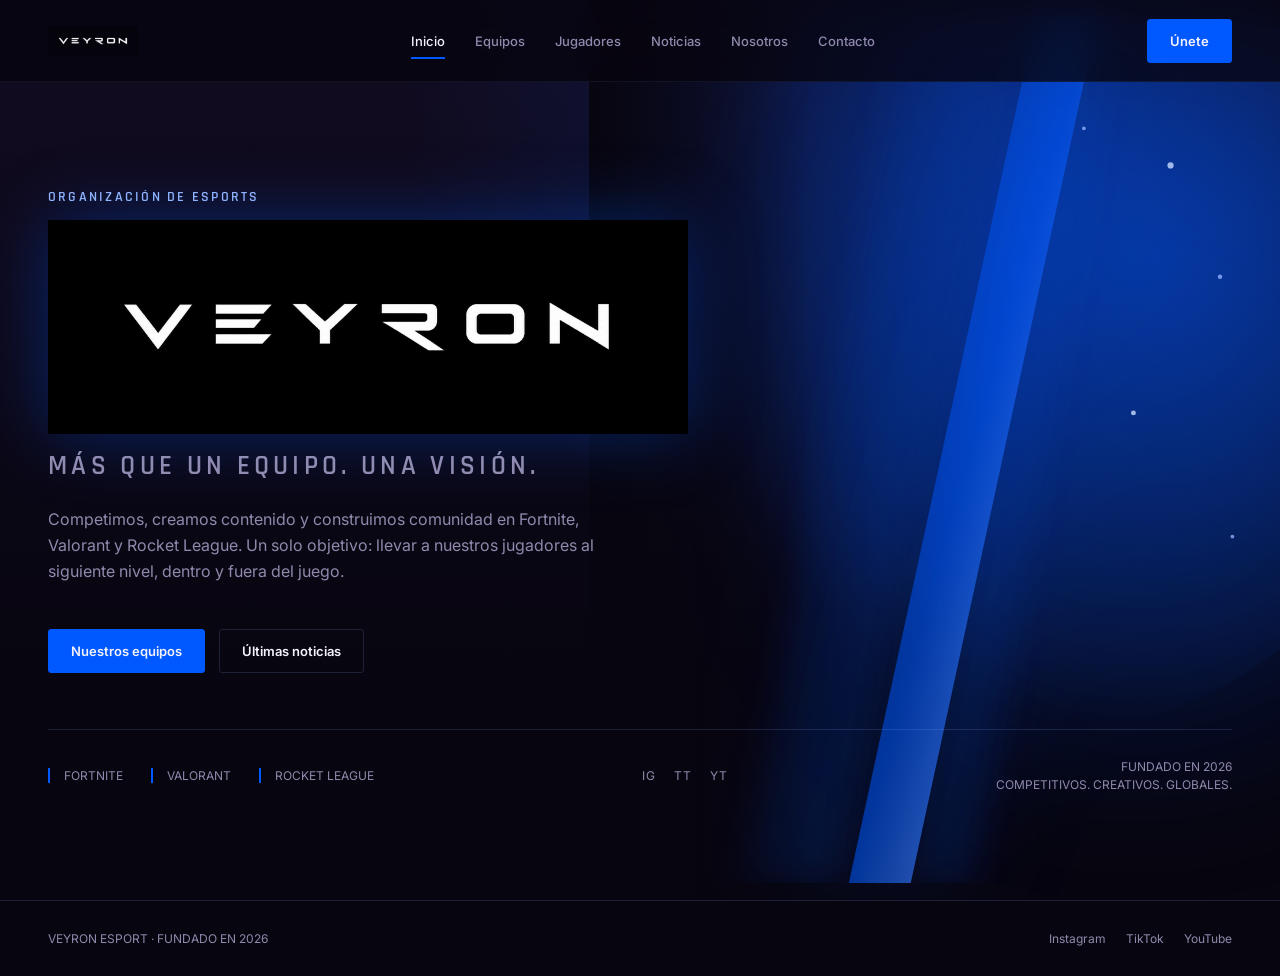
==== commit ed059ca8: "Change greeting from 'Hello World' to 'Goodbye World'" ====
--- a/index.html
+++ b/index.html
@@ -132,6 +132,13 @@
   letter-spacing:.12em;
 }
 
+.brand-logo-img{
+  height:30px;
+  width:auto;
+
+  mix-blend-mode:screen;
+}
+
 .brand-mark{
   width:36px;
   height:36px;
@@ -876,6 +883,90 @@
 
 
 /* =========================
+   TIMELINE (ACHIEVEMENTS / HISTORY)
+========================= */
+
+.timeline{
+  position:relative;
+
+  margin-top:40px;
+
+  padding-left:40px;
+}
+
+.timeline::before{
+  content:"";
+
+  position:absolute;
+
+  left:5px;
+  top:6px;
+  bottom:6px;
+
+  width:1px;
+
+  background:var(--line);
+}
+
+.timeline-item{
+  position:relative;
+
+  padding-bottom:36px;
+}
+
+.timeline-item:last-child{
+  padding-bottom:0;
+}
+
+.timeline-item::before{
+  content:"";
+
+  position:absolute;
+
+  left:-40px;
+  top:6px;
+
+  width:11px;
+  height:11px;
+
+  border-radius:50%;
+
+  background:var(--bg);
+  border:2px solid var(--accent);
+}
+
+.timeline-item.future::before{
+  border-color:var(--line);
+}
+
+.timeline-year{
+  font-family:'Rajdhani',sans-serif;
+
+  color:var(--accent2);
+
+  font-size:13px;
+  font-weight:600;
+
+  letter-spacing:.15em;
+}
+
+.timeline-title{
+  margin-top:6px;
+
+  font-family:'Rajdhani',sans-serif;
+
+  font-size:24px;
+  font-weight:700;
+
+  letter-spacing:.02em;
+}
+
+.timeline-item.future .timeline-title{
+  color:var(--muted);
+}
+
+
+/* =========================
    SOCIALS
 ========================= */
 
@@ -1149,9 +1240,7 @@
 
 <a href="#home" class="brand" data-page="home">
 
-  <span class="brand-mark">V</span>
-
-  <span>VEYRON</span>
+  <img src="[data-uri]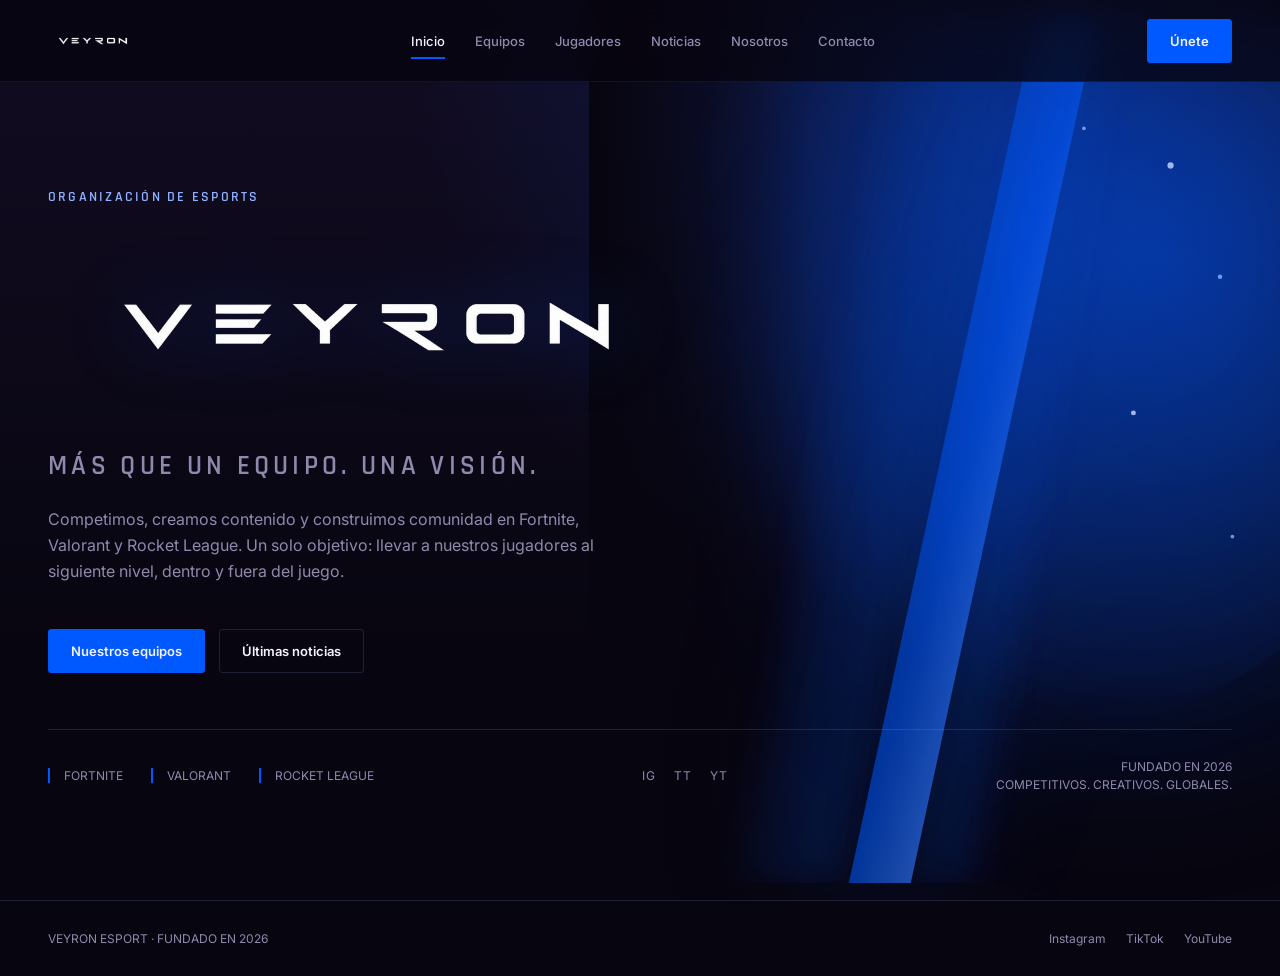
==== commit 9b534dec: "Update index.html" ====
--- a/index.html
+++ b/index.html
@@ -136,7 +136,6 @@
   height:30px;
   width:auto;
 
-  mix-blend-mode:screen;
 }
 
 .brand-mark{
@@ -411,7 +410,6 @@
   max-width:640px;
   height:auto;
 
-  mix-blend-mode:screen;
 
   filter:
     drop-shadow(
@@ -1240,7 +1238,7 @@
 
 <a href="#home" class="brand" data-page="home">
 
-  <img src="[data-uri]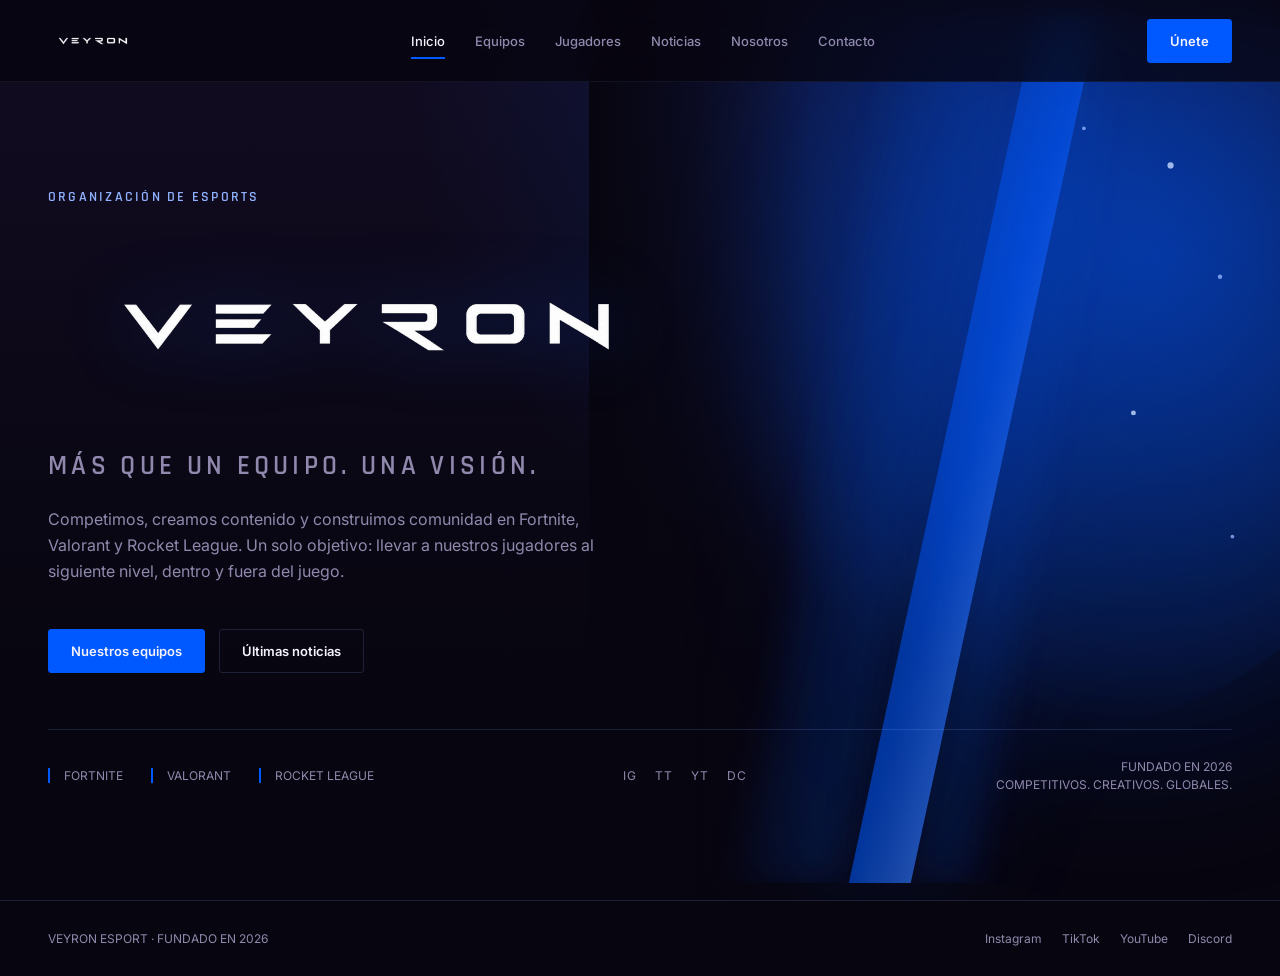
==== commit 29dd3993: "Enhance layout with grid-4 and add Discord card Added new social card for Discord and updated grid l" ====
--- a/index.html
+++ b/index.html
@@ -576,6 +576,11 @@
   gap:18px;
 }
 
+.grid-4{
+  grid-template-columns:
+    repeat(4,1fr);
+}
+
 .card{
   position:relative;
 
@@ -1170,7 +1175,8 @@
     text-align:left;
   }
 
-  .grid{
+  .grid,
+  .grid-4{
     grid-template-columns:1fr;
   }
 
@@ -1583,6 +1589,10 @@
           YT
         </a>
 
+        <a href="https://discord.gg/FgZAqGK6Qj" target="_blank" rel="noopener">
+          DC
+        </a>
+
       </div>
 
 
@@ -2300,7 +2310,7 @@
   </div>
 
 
-  <div class="grid">
+  <div class="grid grid-4">
 
 
     <!-- CAMBIA LOS ENLACES POR LOS DE VEYRON -->
@@ -2376,6 +2386,33 @@
 
       <p class="card-text">
         Vídeos y contenido de Veyron.
+      </p>
+
+      <div class="card-link">
+        ABRIR →
+      </div>
+
+    </a>
+
+
+
+    <a
+      class="card social-card"
+      href="https://discord.gg/FgZAqGK6Qj"
+      target="_blank"
+      rel="noopener"
+    >
+
+      <div class="card-number">
+        RED 04
+      </div>
+
+      <div class="social-name">
+        DISCORD
+      </div>
+
+      <p class="card-text">
+        Únete a la comunidad de Veyron.
       </p>
 
       <div class="card-link">
@@ -2527,6 +2564,15 @@
       rel="noopener"
     >
       YouTube
+    </a>
+
+
+    <a
+      href="https://discord.gg/FgZAqGK6Qj"
+      target="_blank"
+      rel="noopener"
+    >
+      Discord
     </a>
 
   </div>
@@ -2719,4 +2765,3 @@
 
 </body>
 </html>
-  
